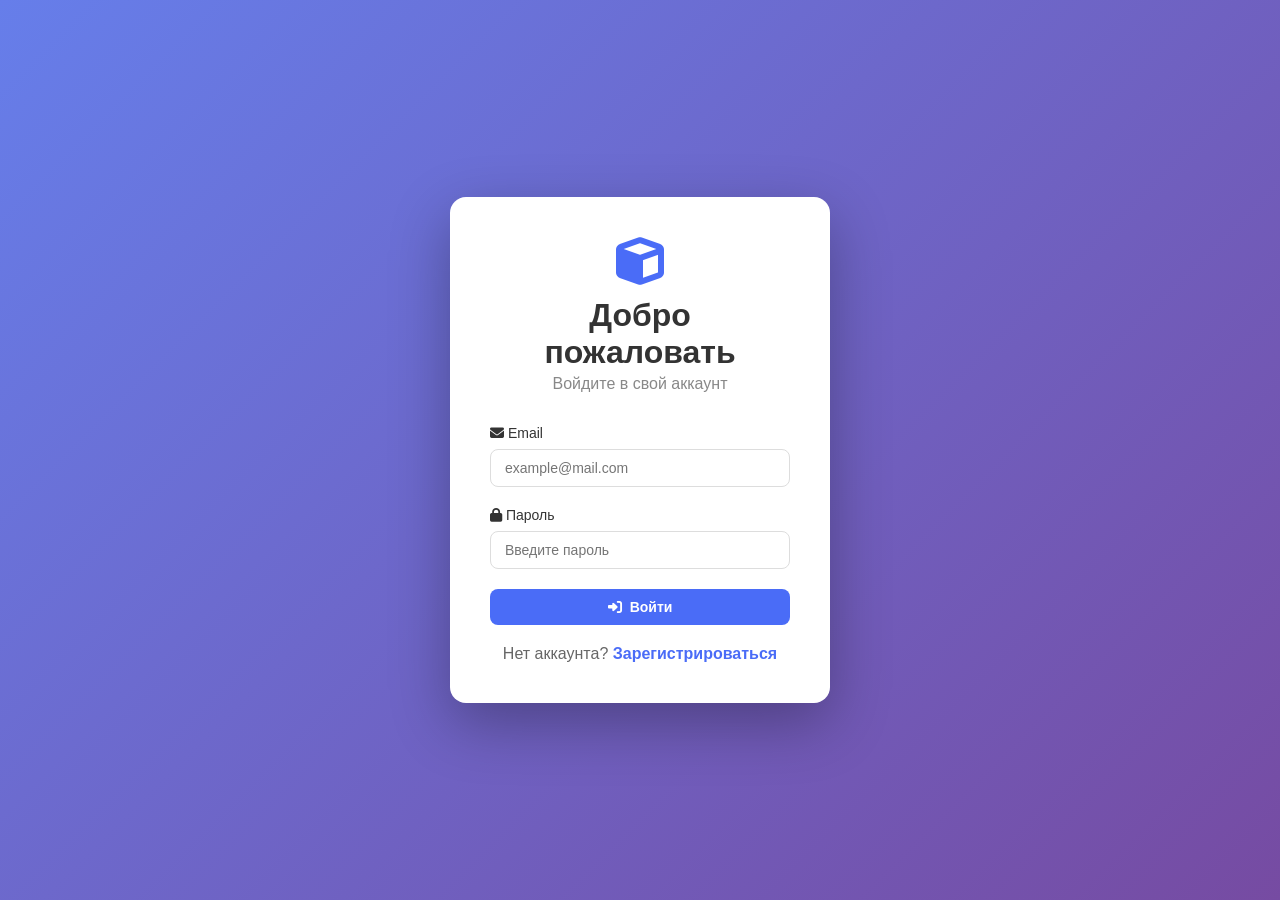
==== frontend/create.html @ 88732ec6 "feat(profile): add user profile view." ====
<!DOCTYPE html>
<html lang="ru">
<head>
    <meta charset="UTF-8">
    <meta name="viewport" content="width=device-width, initial-scale=1.0">
    <title>Создать проект — 3D Render</title>
    <link rel="stylesheet" href="style.css">
    <link rel="stylesheet" href="https://cdnjs.cloudflare.com/ajax/libs/font-awesome/6.4.0/css/all.min.css">
</head>
<body>
    <!-- ===== ШАПКА ===== -->
    <header class="header">
        <div class="container">
            <div class="header-content">
                <div class="logo">
                    <i class="fas fa-cube"></i>
                    <span>3D Render</span>
                </div>
                <nav class="nav">
                    <a href="index.html"><i class="fas fa-home"></i> Главная</a>
                    <a href="create.html" class="active"><i class="fas fa-plus-circle"></i> Создать</a>

                    <!-- Аватарка с выпадающим меню -->
                    <div class="avatar-dropdown">
                        <button class="avatar-btn" id="avatarBtn">
                            <i class="fas fa-user-circle"></i>
                        </button>
                        <div class="dropdown-menu" id="dropdownMenu">
                            <a href="profile.html" class="dropdown-item">
                                <i class="fas fa-user"></i> Мой профиль
                            </a>
                            <a href="#" class="dropdown-item" id="myProjectsBtn">
                                <i class="fas fa-project-diagram"></i> Мои проекты
                            </a>
                            <hr class="dropdown-divider">
                            <button class="dropdown-item dropdown-danger" id="logoutBtn">
                                <i class="fas fa-sign-out-alt"></i> Выйти
                            </button>
                        </div>
                    </div>
                </nav>
            </div>
        </div>
    </header>

    <!-- ===== ОСНОВНОЙ КОНТЕНТ ===== -->
    <main class="main">
        <div class="container">
            <div class="page-header">
                <h1><i class="fas fa-plus-circle"></i> Создать новый проект</h1>
                <p class="subtitle">Загрузите GLB-файл и настройте параметры</p>
            </div>

            <form id="createProjectForm" class="create-form" enctype="multipart/form-data">
                <div class="form-group">
                    <label for="projectName"><i class="fas fa-tag"></i> Название проекта *</label>
                    <input type="text" id="projectName" placeholder="Введите название" required>
                </div>

                <div class="form-group">
                    <label for="projectDescription"><i class="fas fa-align-left"></i> Описание</label>
                    <textarea id="projectDescription" rows="4" placeholder="Опишите ваш проект"></textarea>
                </div>

                <div class="form-group">
                    <label for="glbFile"><i class="fas fa-file-archive"></i> GLB-файл *</label>
                    <input type="file" id="glbFile" accept=".glb" required>
                    <small class="helper-text">Поддерживаются файлы .glb до 50 МБ</small>
                </div>

                <div class="form-group">
                    <label for="renderSettings"><i class="fas fa-sliders-h"></i> Настройки рендера</label>
                    <div class="render-settings">
                        <div class="setting-item">
                            <label for="quality">Качество</label>
                            <select id="quality">
                                <option value="low">Низкое</option>
                                <option value="medium" selected>Среднее</option>
                                <option value="high">Высокое</option>
                            </select>
                        </div>
                        <div class="setting-item">
                            <label for="resolution">Разрешение</label>
                            <select id="resolution">
                                <option value="512">512x512</option>
                                <option value="1024" selected>1024x1024</option>
                                <option value="2048">2048x2048</option>
                            </select>
                        </div>
                        <div class="setting-item">
                            <label for="background">Фон</label>
                            <select id="background">
                                <option value="white">Белый</option>
                                <option value="black" selected>Черный</option>
                                <option value="transparent">Прозрачный</option>
                            </select>
                        </div>
                    </div>
                </div>

                <div class="form-group">
                    <label><i class="fas fa-lock"></i> Доступ</label>
                    <div class="radio-group">
                        <label class="radio-label">
                            <input type="radio" name="visibility" value="public" checked>
                            <i class="fas fa-globe"></i> Публичный
                            <small>Все пользователи увидят проект</small>
                        </label>
                        <label class="radio-label">
                            <input type="radio" name="visibility" value="private">
                            <i class="fas fa-lock"></i> Приватный
                            <small>Только вы сможете видеть проект</small>
                        </label>
                    </div>
                </div>

                <button type="submit" class="btn btn-primary btn-large">
                    <i class="fas fa-upload"></i> Создать проект
                </button>
            </form>

            <div id="createError" class="error-message" style="display:none;"></div>
            <div id="createSuccess" class="success-message" style="display:none;"></div>
        </div>
    </main>

    <script src="script.js"></script>
</body>
</html>
---- frontend/style.css ----
/* ===== RESET & BASE ===== */
* {
    margin: 0;
    padding: 0;
    box-sizing: border-box;
}

body {
    font-family: 'Segoe UI', Tahoma, Geneva, Verdana, sans-serif;
    background: #f5f7fa;
    color: #333;
    min-height: 100vh;
}

.container {
    max-width: 1200px;
    margin: 0 auto;
    padding: 0 20px;
}

a {
    text-decoration: none;
    color: #4a6cf7;
}

/* ===== HEADER ===== */
.header {
    background: #1a1a2e;
    color: white;
    padding: 15px 0;
    position: sticky;
    top: 0;
    z-index: 1000;
    box-shadow: 0 2px 10px rgba(0,0,0,0.1);
}

.avatar-dropdown {
    position: relative;
    display: inline-block;
    z-index: 1001; /* Выше чем хедер */
}

.header-content {
    display: flex;
    justify-content: space-between;
    align-items: center;
    flex-wrap: wrap;
}

.logo {
    display: flex;
    align-items: center;
    gap: 10px;
    font-size: 24px;
    font-weight: 700;
}

.logo i {
    color: #4a6cf7;
}

.nav {
    display: flex;
    align-items: center;
    gap: 20px;
    margin-left: auto; /* Прижимаем вправо */
}

.nav a {
    color: rgba(255, 255, 255, 0.8);
    text-decoration: none;
    font-size: 15px;
    transition: color 0.2s;
    padding: 8px 12px;
    border-radius: 8px;
}

.nav a:hover {
    color: white;
    background: rgba(255, 255, 255, 0.05);
}

.nav a.active {
    color: white;
    background: rgba(74, 108, 247, 0.3);
}


/* ===== КАРТОЧКИ ПРОЕКТОВ ===== */
.projects-grid {
    display: grid;
    grid-template-columns: repeat(auto-fill, minmax(300px, 1fr));
    gap: 24px;
    margin-top: 24px;
}

.project-card {
    background: white;
    border-radius: 12px;
    overflow: hidden;
    box-shadow: 0 2px 8px rgba(0,0,0,0.08);
    cursor: pointer;
    transition: transform 0.2s, box-shadow 0.2s;
}

.project-card:hover {
    transform: translateY(-4px);
    box-shadow: 0 4px 16px rgba(0,0,0,0.15);
}

.project-thumbnail {
    position: relative;
    height: 200px;
    background: #f0f2f5;
    display: flex;
    align-items: center;
    justify-content: center;
}

.project-thumbnail img {
    width: 100%;
    height: 100%;
    object-fit: cover;
}

.thumbnail-placeholder {
    display: flex;
    flex-direction: column;
    align-items: center;
    color: #999;
    font-size: 48px;
}

.thumbnail-placeholder span {
    font-size: 14px;
    margin-top: 8px;
}

.badge-private,
.badge-public {
    position: absolute;
    top: 12px;
    right: 12px;
    padding: 4px 10px;
    border-radius: 20px;
    font-size: 12px;
    color: white;
}

.badge-private {
    background: #e74c3c;
}

.badge-public {
    background: #2ecc71;
}

.project-info {
    padding: 16px;
}

.project-info h3 {
    margin: 0 0 8px 0;
    font-size: 18px;
}

.project-description {
    color: #666;
    font-size: 14px;
    margin-bottom: 12px;
    display: -webkit-box;
    -webkit-line-clamp: 2;
    -webkit-box-orient: vertical;
    overflow: hidden;
}

.project-meta {
    display: flex;
    justify-content: space-between;
    font-size: 13px;
    color: #888;
}

.project-meta i {
    margin-right: 4px;
}

/* ===== ПАГИНАЦИЯ ===== */
.pagination {
    display: flex;
    justify-content: center;
    align-items: center;
    gap: 16px;
    margin-top: 32px;
    padding: 20px 0;
}

/* ===== ДЕТАЛИ ПРОЕКТА ===== */
.project-detail-content {
    background: white;
    border-radius: 12px;
    padding: 32px;
    box-shadow: 0 2px 8px rgba(0,0,0,0.08);
}

.project-detail-header {
    border-bottom: 1px solid #e8ecf1;
    padding-bottom: 20px;
    margin-bottom: 24px;
}

.project-detail-header h1 {
    margin: 0 0 12px 0;
    font-size: 28px;
}

.project-detail-meta {
    display: flex;
    gap: 16px;
    flex-wrap: wrap;
}

.project-detail-body {
    display: grid;
    grid-template-columns: 1fr 1fr;
    gap: 32px;
}

@media (max-width: 768px) {
    .project-detail-body {
        grid-template-columns: 1fr;
    }
}

.project-description {
    margin-bottom: 24px;
}

.project-files {
    margin: 24px 0;
}

.file-item {
    display: flex;
    align-items: center;
    gap: 12px;
    padding: 12px;
    background: #f8f9fa;
    border-radius: 8px;
    margin-bottom: 8px;
}

.file-item i {
    font-size: 20px;
    color: #4a6cf7;
}

.file-item .btn {
    margin-left: auto;
}

.render-preview {
    background: #f8f9fa;
    border-radius: 8px;
    padding: 16px;
}

.render-image {
    width: 100%;
    max-height: 400px;
    object-fit: contain;
    border-radius: 8px;
}

.no-render {
    text-align: center;
    padding: 40px 20px;
    color: #999;
}

.no-render i {
    font-size: 48px;
    margin-bottom: 12px;
}

/* ===== АВТОР ===== */
.author-card {
    display: flex;
    align-items: center;
    gap: 16px;
    padding: 16px;
    background: #f8f9fa;
    border-radius: 8px;
    cursor: pointer;
    transition: background 0.2s;
}

.author-card:hover {
    background: #e8ecf1;
}

.author-avatar {
    width: 48px;
    height: 48px;
    border-radius: 50%;
    overflow: hidden;
    background: #ddd;
    display: flex;
    align-items: center;
    justify-content: center;
    font-size: 32px;
    color: #888;
}

.author-avatar img {
    width: 100%;
    height: 100%;
    object-fit: cover;
}

.click-hint {
    display: block;
    font-size: 12px;
    color: #4a6cf7;
    margin-top: 4px;
}

/* ===== ПРОФИЛЬ ===== */
.profile-card {
    background: white;
    border-radius: 16px;
    padding: 32px;
    box-shadow: 0 2px 10px rgba(0, 0, 0, 0.08);
    max-width: 700px;
    margin: 0 auto;
}

.profile-header {
    display: flex;
    gap: 24px;
    align-items: center;
    margin-bottom: 24px;
}

.profile-avatar-large {
    font-size: 80px;
    color: #4a6cf7;
}

.profile-info h1 {
    margin: 0 0 4px 0;
    font-size: 28px;
}

.profile-name {
    color: #666;
    font-size: 16px;
    margin: 4px 0;
}

.profile-email {
    color: #666;
    margin: 4px 0;
}

.profile-date {
    color: #999;
    font-size: 14px;
    margin: 4px 0;
}

.profile-actions {
    display: flex;
    gap: 12px;
    margin: 16px 0;
    flex-wrap: wrap;
}

.btn-danger {
    background: #e74c3c;
    color: white;
}

.btn-danger:hover {
    background: #c0392b;
}

.edit-form {
    margin-top: 24px;
    padding-top: 24px;
    border-top: 1px solid #e8ecf1;
}

.edit-form h3 {
    margin-bottom: 16px;
}

.form-actions {
    display: flex;
    gap: 12px;
    margin-top: 16px;
}

@media (max-width: 600px) {
    .profile-header {
        flex-direction: column;
        text-align: center;
    }

    .profile-actions {
        justify-content: center;
    }
}

/* ===== ФОРМА СОЗДАНИЯ ===== */
.create-form {
    background: white;
    padding: 32px;
    border-radius: 12px;
    box-shadow: 0 2px 8px rgba(0,0,0,0.08);
}

.form-group {
    margin-bottom: 24px;
}

.form-group label {
    display: block;
    font-weight: 600;
    margin-bottom: 8px;
    color: #333;
}

.form-group input,
.form-group textarea,
.form-group select {
    width: 100%;
    padding: 10px 14px;
    border: 1px solid #ddd;
    border-radius: 8px;
    font-size: 14px;
    transition: border-color 0.2s;
}

.form-group input:focus,
.form-group textarea:focus {
    outline: none;
    border-color: #4a6cf7;
}

.render-settings {
    display: grid;
    grid-template-columns: repeat(auto-fit, minmax(200px, 1fr));
    gap: 16px;
}

.setting-item label {
    font-weight: normal;
    font-size: 13px;
    color: #666;
    margin-bottom: 4px;
}

.radio-group {
    display: flex;
    gap: 16px;
    flex-wrap: wrap;
}

.radio-label {
    display: flex;
    flex-direction: column;
    padding: 16px;
    border: 2px solid #ddd;
    border-radius: 8px;
    cursor: pointer;
    transition: all 0.2s;
    flex: 1;
    min-width: 150px;
}

.radio-label:hover {
    border-color: #4a6cf7;
}

.radio-label input[type="radio"] {
    width: auto;
    margin-right: 8px;
}

.radio-label:has(input:checked) {
    border-color: #4a6cf7;
    background: #f0f3ff;
}

.radio-label small {
    color: #888;
    font-size: 12px;
    margin-top: 4px;
}

/* ===== КНОПКИ ===== */
.btn {
    display: inline-flex;
    align-items: center;
    gap: 8px;
    padding: 10px 20px;
    border: none;
    border-radius: 8px;
    font-size: 14px;
    font-weight: 600;
    cursor: pointer;
    transition: all 0.2s;
}

.btn-primary {
    background: #4a6cf7;
    color: white;
}

.btn-primary:hover {
    background: #3a5cd5;
}

.btn-secondary {
    background: #e8ecf1;
    color: #333;
}

.btn-secondary:hover {
    background: #d5d9e0;
}

.btn-success {
    background: #2ecc71;
    color: white;
}

.btn-success:hover {
    background: #27ae60;
}

.btn-danger {
    background: #e74c3c;
    color: white;
}

.btn-danger:hover {
    background: #c0392b;
}

.btn-block {
    width: 100%;
    justify-content: center;
}

.btn-large {
    padding: 14px 32px;
    font-size: 16px;
    width: 100%;
    justify-content: center;
}

.btn-sm {
    padding: 6px 12px;
    font-size: 12px;
}

.btn:disabled {
    opacity: 0.5;
    cursor: not-allowed;
}

.btn-logout {
    background: transparent;
    border: 1px solid rgba(255,255,255,0.2);
    color: white;
    padding: 8px 16px;
    border-radius: 8px;
    cursor: pointer;
    transition: all 0.2s;
}

.btn-logout:hover {
    background: rgba(255,255,255,0.1);
}

/* ===== СОСТОЯНИЯ ===== */
.loading {
    text-align: center;
    padding: 40px 20px;
    color: #888;
}

.loading i {
    font-size: 32px;
    margin-right: 12px;
}

.error-message {
    background: #fee;
    color: #c0392b;
    padding: 16px;
    border-radius: 8px;
    border: 1px solid #fcc;
    margin: 16px 0;
}

.success-message {
    background: #efe;
    color: #27ae60;
    padding: 16px;
    border-radius: 8px;
    border: 1px solid #cfc;
    margin: 16px 0;
}

.empty-state {
    text-align: center;
    padding: 60px 20px;
    color: #888;
}

.empty-state i {
    font-size: 48px;
    margin-bottom: 16px;
}

/* ===== АВТОРИЗАЦИЯ ===== */
.auth-page {
    display: flex;
    align-items: center;
    justify-content: center;
    min-height: 100vh;
    background: linear-gradient(135deg, #667eea 0%, #764ba2 100%);
}

.auth-container {
    width: 100%;
    max-width: 420px;
    padding: 20px;
}

.auth-card {
    background: white;
    border-radius: 16px;
    padding: 40px;
    box-shadow: 0 20px 60px rgba(0,0,0,0.3);
}

.auth-header {
    text-align: center;
    margin-bottom: 32px;
}

.auth-header i {
    font-size: 48px;
    color: #4a6cf7;
}

.auth-header h1 {
    margin: 12px 0 4px 0;
}

.auth-header p {
    color: #888;
}

.auth-form .form-group {
    margin-bottom: 20px;
}

.auth-form .form-group label {
    font-size: 14px;
    font-weight: 500;
}

.auth-footer {
    text-align: center;
    margin-top: 20px;
    color: #666;
}

.auth-footer a {
    font-weight: 600;
}

.back-btn {
    margin-bottom: 20px;
}

/* ===== ОБЩИЕ УТИЛИТЫ ===== */
.page-header {
    margin: 32px 0 24px 0;
}

.page-header h1 {
    font-size: 32px;
    margin: 0;
}

.subtitle {
    color: #888;
    margin: 4px 0 0 0;
}

.helper-text {
    display: block;
    color: #888;
    font-size: 12px;
    margin-top: 4px;
}

/* ===== ФОРМА РЕГИСТРАЦИИ ===== */
.form-row {
    display: grid;
    grid-template-columns: 1fr 1fr;
    gap: 16px;
}

@media (max-width: 480px) {
    .form-row {
        grid-template-columns: 1fr;
    }
}

.half {
    flex: 1;
}

.profile-name {
    color: #666;
    font-size: 16px;
    margin: 4px 0;
}

/* ===== СТАТУСЫ ПРОЕКТА ===== */
.project-status-badge {
    position: absolute;
    bottom: 12px;
    left: 12px;
    padding: 4px 12px;
    border-radius: 20px;
    font-size: 11px;
    font-weight: 600;
    color: white;
    background: rgba(0, 0, 0, 0.7);
    backdrop-filter: blur(4px);
}

.status-pending {
    background: #f39c12;
}

.status-processing {
    background: #3498db;
}

.status-completed {
    background: #2ecc71;
}

.status-failed {
    background: #e74c3c;
}

.project-id {
    color: #999;
    font-size: 12px;
}


/* ===== АВАТАРКА И ДРОПДАУН ===== */
.avatar-dropdown {
    position: relative;
    display: inline-block;
}

.avatar-btn {
    background: #4a6cf7; /* Синий фон */
    border-radius: 50%;
    width: 44px;
    height: 44px;
    display: flex;
    align-items: center;
    justify-content: center;
    border: none;
    cursor: pointer;
    transition: transform 0.2s, background 0.2s;
}

.avatar-btn:hover {
    transform: scale(1.05);
    background: #3a5cd5;
}

.avatar-btn .fa-user-circle {
    font-size: 28px;
    color: #ffffff; /* Белая иконка на синем фоне */
}

.dropdown-menu {
    display: none !important;
    position: absolute;
    right: 0;
    top: 100%;
    margin-top: 8px;
    min-width: 200px;
    background: white !important;
    border-radius: 12px;
    box-shadow: 0 8px 30px rgba(0, 0, 0, 0.2);
    overflow: hidden;
    z-index: 9999 !important;
    animation: dropdownFade 0.2s ease;
}

.dropdown-menu.show {
    display: block !important;
}

@keyframes dropdownFade {
    from {
        opacity: 0;
        transform: translateY(-10px);
    }
    to {
        opacity: 1;
        transform: translateY(0);
    }
}

/* ===== ПРИНУДИТЕЛЬНЫЕ СТИЛИ ДЛЯ МЕНЮ ===== */
.dropdown-item {
    display: flex !important;
    align-items: center !important;
    gap: 12px !important;
    padding: 12px 20px !important;
    color: #333333 !important;
    text-decoration: none !important;
    font-size: 14px !important;
    background: white !important;
    border: none !important;
    width: 100% !important;
    cursor: pointer !important;
    font-family: inherit !important;
}

.dropdown-item:hover {
    background: #f0f2f5 !important;
}

.dropdown-item i {
    width: 20px !important;
    color: #666666 !important;
}

.dropdown-danger {
    color: #e74c3c !important;
}

.dropdown-danger i {
    color: #e74c3c !important;
}

.dropdown-danger:hover {
    background: #fde8e8 !important;
}

.dropdown-divider {
    margin: 4px 0 !important;
    border: none !important;
    border-top: 1px solid #e8ecf1 !important;
}

/* Адаптив для мобильных */
@media (max-width: 768px) {
    .avatar-btn .fa-user-circle {
        font-size: 28px;
    }

    .dropdown-menu {
        min-width: 180px;
        right: -10px;
    }
}

/* ===== ЗАГОЛОВОК В ДРОПДАУНЕ ===== */
.dropdown-header {
    display: flex;
    align-items: center;
    gap: 12px;
    padding: 12px 20px;
    color: #333;
    font-size: 14px;
    font-weight: 600;
    background: #f8f9fa;
    border-bottom: 1px solid #e8ecf1;
}

.dropdown-header i {
    color: #4a6cf7;
}
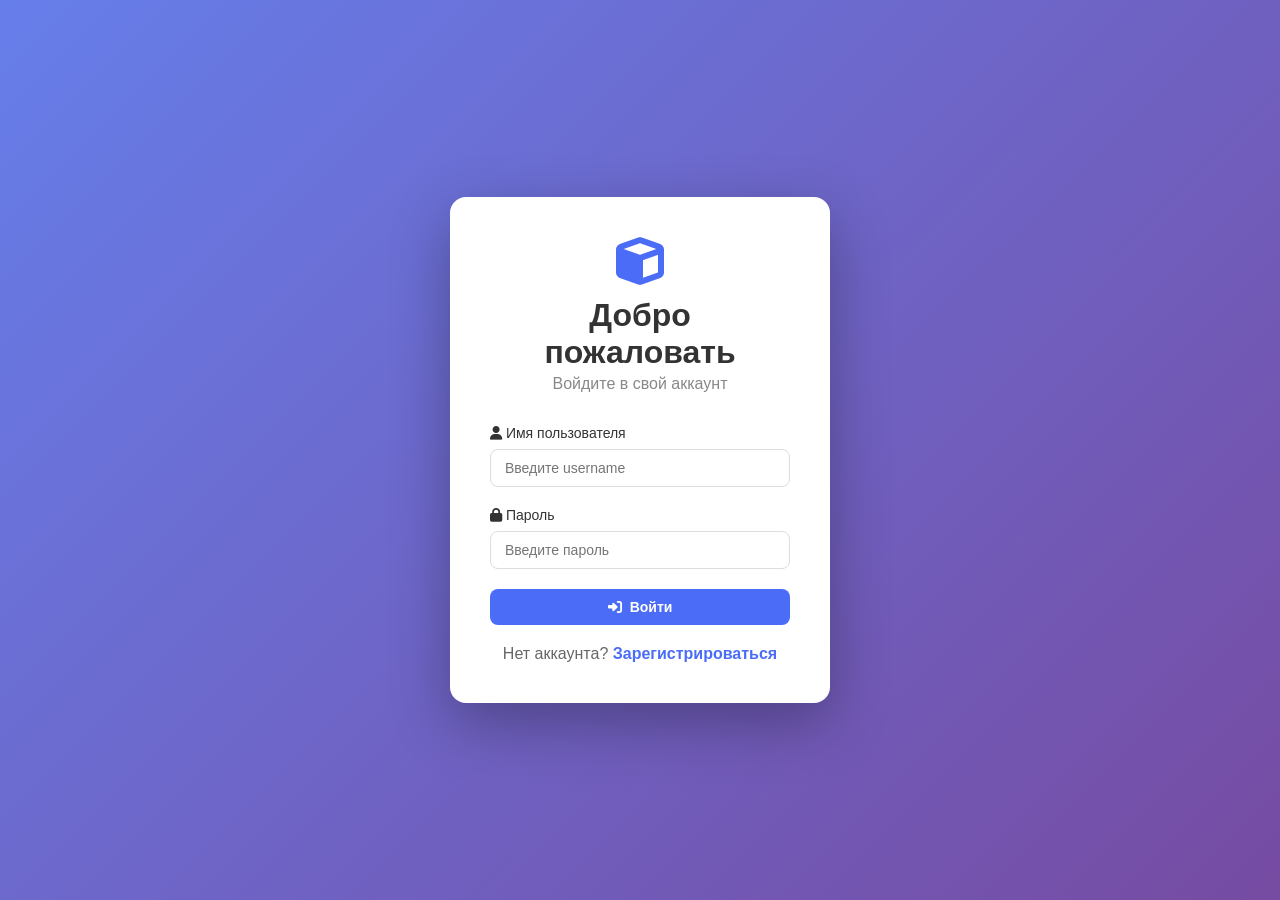
==== commit 4574347f: "feat(projects): add create project frontend" ====
--- a/frontend/create.html
+++ b/frontend/create.html
@@ -8,7 +8,6 @@
     <link rel="stylesheet" href="https://cdnjs.cloudflare.com/ajax/libs/font-awesome/6.4.0/css/all.min.css">
 </head>
 <body>
-    <!-- ===== ШАПКА ===== -->
     <header class="header">
         <div class="container">
             <div class="header-content">
@@ -20,16 +19,15 @@
                     <a href="index.html"><i class="fas fa-home"></i> Главная</a>
                     <a href="create.html" class="active"><i class="fas fa-plus-circle"></i> Создать</a>
 
-                    <!-- Аватарка с выпадающим меню -->
                     <div class="avatar-dropdown">
-                        <button class="avatar-btn" id="avatarBtn">
+                        <button class="avatar-btn" id="avatarBtn" onclick="toggleMenu()">
                             <i class="fas fa-user-circle"></i>
                         </button>
                         <div class="dropdown-menu" id="dropdownMenu">
                             <a href="profile.html" class="dropdown-item">
                                 <i class="fas fa-user"></i> Мой профиль
                             </a>
-                            <a href="#" class="dropdown-item" id="myProjectsBtn">
+                            <a href="my-projects.html" class="dropdown-item">
                                 <i class="fas fa-project-diagram"></i> Мои проекты
                             </a>
                             <hr class="dropdown-divider">
@@ -43,74 +41,87 @@
         </div>
     </header>
 
-    <!-- ===== ОСНОВНОЙ КОНТЕНТ ===== -->
     <main class="main">
         <div class="container">
             <div class="page-header">
                 <h1><i class="fas fa-plus-circle"></i> Создать новый проект</h1>
-                <p class="subtitle">Загрузите GLB-файл и настройте параметры</p>
+                <p class="subtitle">Загрузите GLB-файл и настройте параметры рендера</p>
             </div>
 
             <form id="createProjectForm" class="create-form" enctype="multipart/form-data">
-                <div class="form-group">
-                    <label for="projectName"><i class="fas fa-tag"></i> Название проекта *</label>
-                    <input type="text" id="projectName" placeholder="Введите название" required>
-                </div>
+                <!-- Информация о проекте -->
+                <div class="form-section">
+                    <h3>📋 Информация о проекте</h3>
 
-                <div class="form-group">
-                    <label for="projectDescription"><i class="fas fa-align-left"></i> Описание</label>
-                    <textarea id="projectDescription" rows="4" placeholder="Опишите ваш проект"></textarea>
-                </div>
+                    <div class="form-group">
+                        <label for="projectName"><i class="fas fa-tag"></i> Название проекта *</label>
+                        <input type="text" id="projectName" placeholder="Введите название" required>
+                    </div>
 
-                <div class="form-group">
-                    <label for="glbFile"><i class="fas fa-file-archive"></i> GLB-файл *</label>
-                    <input type="file" id="glbFile" accept=".glb" required>
-                    <small class="helper-text">Поддерживаются файлы .glb до 50 МБ</small>
-                </div>
+                    <div class="form-group">
+                        <label for="projectDescription"><i class="fas fa-align-left"></i> Описание</label>
+                        <textarea id="projectDescription" rows="3" placeholder="Опишите ваш проект"></textarea>
+                    </div>
 
-                <div class="form-group">
-                    <label for="renderSettings"><i class="fas fa-sliders-h"></i> Настройки рендера</label>
-                    <div class="render-settings">
-                        <div class="setting-item">
-                            <label for="quality">Качество</label>
-                            <select id="quality">
-                                <option value="low">Низкое</option>
-                                <option value="medium" selected>Среднее</option>
-                                <option value="high">Высокое</option>
-                            </select>
-                        </div>
-                        <div class="setting-item">
-                            <label for="resolution">Разрешение</label>
-                            <select id="resolution">
-                                <option value="512">512x512</option>
-                                <option value="1024" selected>1024x1024</option>
-                                <option value="2048">2048x2048</option>
-                            </select>
-                        </div>
-                        <div class="setting-item">
-                            <label for="background">Фон</label>
-                            <select id="background">
-                                <option value="white">Белый</option>
-                                <option value="black" selected>Черный</option>
-                                <option value="transparent">Прозрачный</option>
-                            </select>
+                    <div class="form-group">
+                        <label for="glbFile"><i class="fas fa-file-archive"></i> GLB-файл *</label>
+                        <input type="file" id="glbFile" accept=".glb" required>
+                        <small class="helper-text">Поддерживаются файлы .glb до 50 МБ</small>
+                    </div>
+
+                    <div class="form-group">
+                        <label><i class="fas fa-lock"></i> Доступ</label>
+                        <div class="radio-group">
+                            <label class="radio-label">
+                                <input type="radio" name="visibility" value="public" checked>
+                                <i class="fas fa-globe"></i> Публичный
+                                <small>Все пользователи увидят проект</small>
+                            </label>
+                            <label class="radio-label">
+                                <input type="radio" name="visibility" value="private">
+                                <i class="fas fa-lock"></i> Приватный
+                                <small>Только вы сможете видеть проект</small>
+                            </label>
                         </div>
                     </div>
                 </div>
 
-                <div class="form-group">
-                    <label><i class="fas fa-lock"></i> Доступ</label>
-                    <div class="radio-group">
-                        <label class="radio-label">
-                            <input type="radio" name="visibility" value="public" checked>
-                            <i class="fas fa-globe"></i> Публичный
-                            <small>Все пользователи увидят проект</small>
-                        </label>
-                        <label class="radio-label">
-                            <input type="radio" name="visibility" value="private">
-                            <i class="fas fa-lock"></i> Приватный
-                            <small>Только вы сможете видеть проект</small>
-                        </label>
+                <!-- Настройки рендера -->
+                <div class="form-section">
+                    <h3>🎨 Настройки рендера</h3>
+
+                    <div class="form-row">
+                        <div class="form-group half">
+                            <label for="width">Ширина (px)</label>
+                            <input type="number" id="width" value="1920" min="100" max="4096" required>
+                        </div>
+                        <div class="form-group half">
+                            <label for="height">Высота (px)</label>
+                            <input type="number" id="height" value="1080" min="100" max="4096" required>
+                        </div>
+                    </div>
+
+                    <div class="form-group">
+                        <label for="samples">Количество сэмплов</label>
+                        <input type="number" id="samples" value="128" min="1" max="1024" required>
+                        <small class="helper-text">Больше сэмплов = лучше качество, но дольше рендер</small>
+                    </div>
+
+                    <div class="form-row">
+                        <div class="form-group half">
+                            <label for="denoiser">Денойзер</label>
+                            <select id="denoiser">
+                                <option value="true">Включен</option>
+                                <option value="false">Выключен</option>
+                            </select>
+                        </div>
+                        <div class="form-group half">
+                            <label for="gpu">GPU рендеринг</label>
+                            <select id="gpu">
+                                <option value="true">Включен</option>
+                                <option value="false">Выключен</option>
+                            </select>
+                        </div>
                     </div>
                 </div>
 
--- a/frontend/style.css
+++ b/frontend/style.css
@@ -497,6 +497,36 @@
     color: #888;
     font-size: 12px;
     margin-top: 4px;
+}
+
+/* ===== ФОРМА СОЗДАНИЯ ===== */
+.form-section {
+    margin-bottom: 32px;
+    padding-bottom: 24px;
+    border-bottom: 1px solid #e8ecf1;
+}
+
+.form-section:last-child {
+    border-bottom: none;
+    margin-bottom: 0;
+    padding-bottom: 0;
+}
+
+.form-section h3 {
+    margin-bottom: 16px;
+    color: #333;
+}
+
+.form-row {
+    display: grid;
+    grid-template-columns: 1fr 1fr;
+    gap: 16px;
+}
+
+@media (max-width: 600px) {
+    .form-row {
+        grid-template-columns: 1fr;
+    }
 }
 
 /* ===== КНОПКИ ===== */
